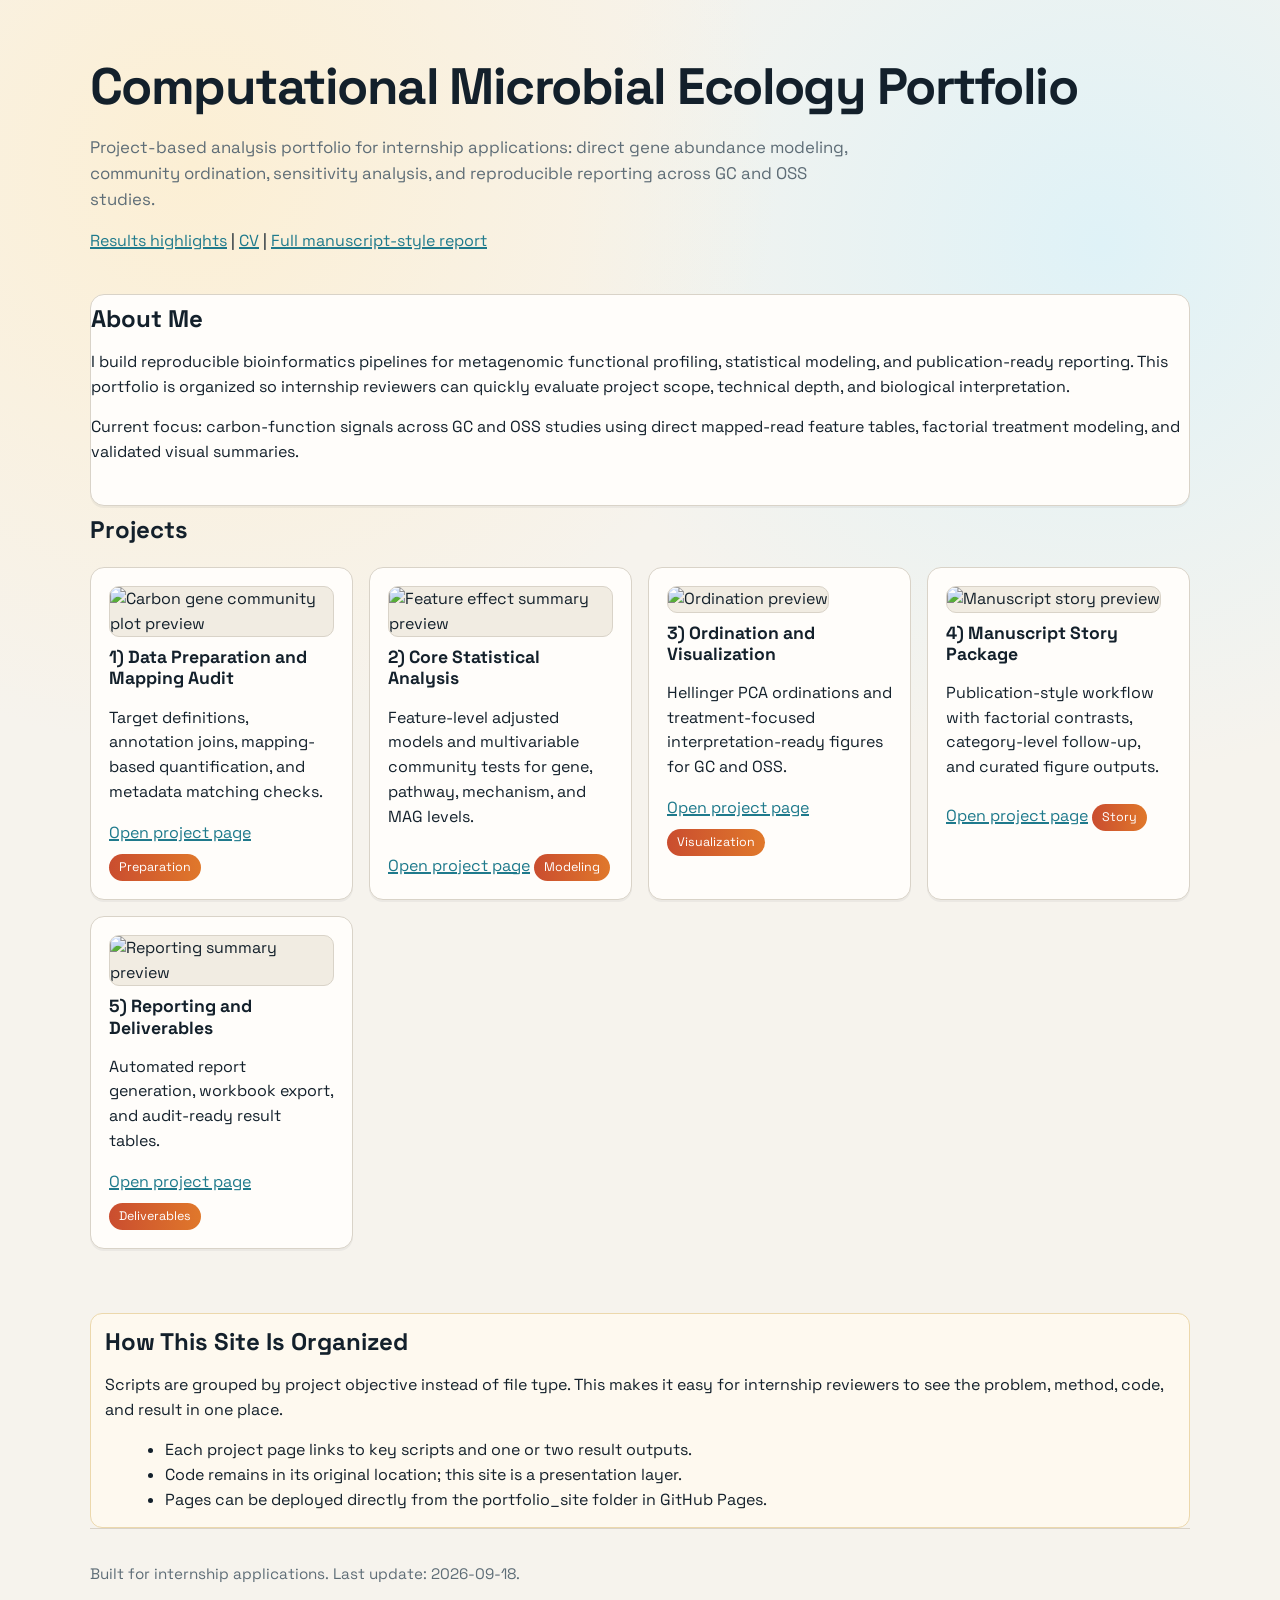
==== docs/index.html @ 1acab435 "Add internship portfolio site for GitHub Pages" ====
<!doctype html>
<html lang="en">
<head>
  <meta charset="utf-8">
  <meta name="viewport" content="width=device-width, initial-scale=1">
  <title>Afaf | Bioinformatics Internship Portfolio</title>
  <link rel="preconnect" href="https://fonts.googleapis.com">
  <link rel="preconnect" href="https://fonts.gstatic.com" crossorigin>
  <link href="https://fonts.googleapis.com/css2?family=Space+Grotesk:wght@400;500;700&display=swap" rel="stylesheet">
  <link rel="stylesheet" href="styles.css">
</head>
<body>
  <div class="wrap">
    <header>
      <h1>Computational Microbial Ecology Portfolio</h1>
      <p class="tagline">
        Project-based analysis portfolio for internship applications: direct gene abundance modeling, community ordination,
        sensitivity analysis, and reproducible reporting across GC and OSS studies.
      </p>
      <p>
        <a href="projects/results-highlights.html">Results highlights</a> |
        <a href="assets/cv-placeholder.html">CV</a> |
        <a href="../manuscript_story/REPORT.md">Full manuscript-style report</a>
      </p>
    </header>

    <section class="section card">
      <h2>About Me</h2>
      <p>
        I build reproducible bioinformatics pipelines for metagenomic functional profiling, statistical modeling,
        and publication-ready reporting. This portfolio is organized so internship reviewers can quickly evaluate
        project scope, technical depth, and biological interpretation.
      </p>
      <p>
        Current focus: carbon-function signals across GC and OSS studies using direct mapped-read feature tables,
        factorial treatment modeling, and validated visual summaries.
      </p>
    </section>

    <section class="section">
      <h2>Projects</h2>
      <div class="grid">
        <article class="card">
          <img class="thumb" src="../manuscript_story/figures/GC_carbon_gene_with_stats.png" alt="Carbon gene community plot preview">
          <h3>1) Data Preparation and Mapping Audit</h3>
          <p>Target definitions, annotation joins, mapping-based quantification, and metadata matching checks.</p>
          <a href="projects/data-prep.html">Open project page</a>
          <div class="pill">Preparation</div>
        </article>

        <article class="card">
          <img class="thumb" src="../figures/GC_gene_effects.png" alt="Feature effect summary preview">
          <h3>2) Core Statistical Analysis</h3>
          <p>Feature-level adjusted models and multivariable community tests for gene, pathway, mechanism, and MAG levels.</p>
          <a href="projects/core-analysis.html">Open project page</a>
          <div class="pill">Modeling</div>
        </article>

        <article class="card">
          <img class="thumb" src="../figures/GC_OM_by_shrub/GC_OM_vs_noOM_separate_shrub_groups.png" alt="Ordination preview">
          <h3>3) Ordination and Visualization</h3>
          <p>Hellinger PCA ordinations and treatment-focused interpretation-ready figures for GC and OSS.</p>
          <a href="projects/ordination-visualization.html">Open project page</a>
          <div class="pill">Visualization</div>
        </article>

        <article class="card">
          <img class="thumb" src="../manuscript_story/figures/GC_carbon_category_with_stats.png" alt="Manuscript story preview">
          <h3>4) Manuscript Story Package</h3>
          <p>Publication-style workflow with factorial contrasts, category-level follow-up, and curated figure outputs.</p>
          <a href="projects/manuscript-story.html">Open project page</a>
          <div class="pill">Story</div>
        </article>

        <article class="card">
          <img class="thumb" src="../manuscript_story/figures/GC_cross_level_effect_sizes.png" alt="Reporting summary preview">
          <h3>5) Reporting and Deliverables</h3>
          <p>Automated report generation, workbook export, and audit-ready result tables.</p>
          <a href="projects/reporting-deliverables.html">Open project page</a>
          <div class="pill">Deliverables</div>
        </article>
      </div>
    </section>

    <section class="section callout">
      <h2>How This Site Is Organized</h2>
      <p>
        Scripts are grouped by project objective instead of file type. This makes it easy for internship reviewers to see
        the problem, method, code, and result in one place.
      </p>
      <ul>
        <li>Each project page links to key scripts and one or two result outputs.</li>
        <li>Code remains in its original location; this site is a presentation layer.</li>
        <li>Pages can be deployed directly from the portfolio_site folder in GitHub Pages.</li>
      </ul>
    </section>

    <footer>
      <p>Built for internship applications. Last update: 2026-09-18.</p>
    </footer>
  </div>
</body>
</html>
---- docs/styles.css ----
:root {
  --ink: #13202b;
  --muted: #5e6d77;
  --paper: #f6f3ed;
  --accent: #ca4d2f;
  --accent-2: #1f7a8c;
  --card: #fffdfa;
  --line: #d9d3c8;
}

* {
  box-sizing: border-box;
}

body {
  margin: 0;
  color: var(--ink);
  background:
    radial-gradient(circle at 15% 10%, #fcefd4 0, rgba(252, 239, 212, 0) 32%),
    radial-gradient(circle at 86% 15%, #dff2f7 0, rgba(223, 242, 247, 0) 30%),
    var(--paper);
  font-family: "Space Grotesk", "Avenir Next", "Segoe UI", sans-serif;
  line-height: 1.55;
}

.wrap {
  width: min(1100px, 92vw);
  margin: 0 auto;
}

header {
  padding: 56px 0 24px;
}

h1, h2, h3 {
  margin: 0 0 10px;
  line-height: 1.2;
}

h1 {
  font-size: clamp(2rem, 4vw, 3.2rem);
  letter-spacing: -0.03em;
}

.tagline {
  max-width: 70ch;
  color: var(--muted);
  font-size: 1.05rem;
}

.grid {
  display: grid;
  gap: 16px;
  grid-template-columns: repeat(auto-fit, minmax(240px, 1fr));
  margin: 22px 0 40px;
}

.card {
  background: var(--card);
  border: 1px solid var(--line);
  border-radius: 14px;
  padding: 18px;
  box-shadow: 0 2px 0 rgba(19, 32, 43, 0.05);
  transition: transform 0.16s ease, box-shadow 0.16s ease;
}

.card:hover {
  transform: translateY(-2px);
  box-shadow: 0 10px 20px rgba(19, 32, 43, 0.09);
}

.card h3 {
  font-size: 1.1rem;
}

.thumb {
  width: 100%;
  height: 140px;
  object-fit: cover;
  border-radius: 10px;
  border: 1px solid var(--line);
  margin-bottom: 10px;
  background: #f1ece2;
}

.pill {
  display: inline-block;
  margin-top: 8px;
  padding: 4px 10px;
  border-radius: 999px;
  font-size: 0.78rem;
  color: #fff;
  background: linear-gradient(90deg, var(--accent), #e0782b);
}

a {
  color: var(--accent-2);
  text-decoration-thickness: 2px;
}

a:hover {
  color: #0f5f6e;
}

.section {
  padding: 10px 0 24px;
}

.callout {
  background: #fef9ef;
  border: 1px solid #ecd8ac;
  border-radius: 12px;
  padding: 14px;
}

ul {
  margin: 8px 0 0 20px;
}

footer {
  border-top: 1px solid var(--line);
  padding: 18px 0 32px;
  color: var(--muted);
  font-size: 0.95rem;
}

@media (max-width: 700px) {
  header {
    padding-top: 32px;
  }
}
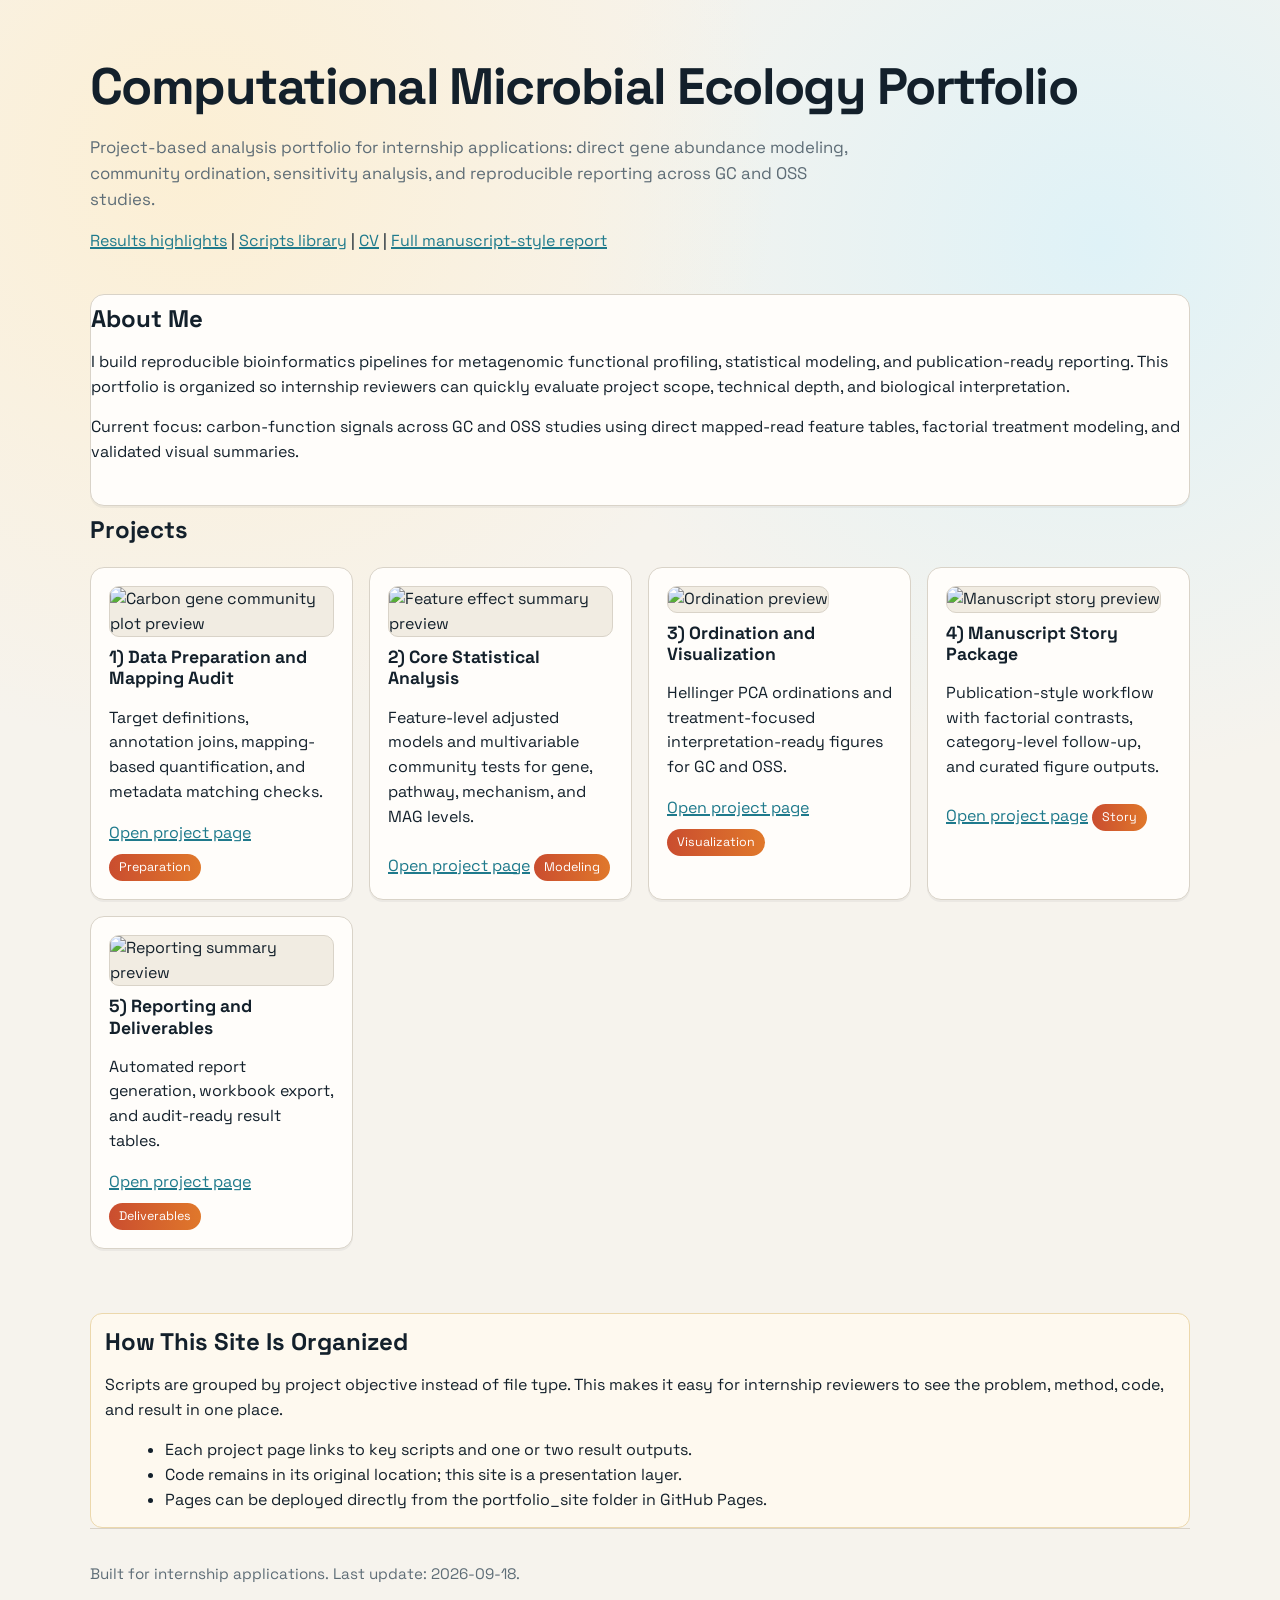
==== commit aad09864: "Add scripts library page to portfolio site" ====
--- a/docs/index.html
+++ b/docs/index.html
@@ -19,6 +19,7 @@
       </p>
       <p>
         <a href="projects/results-highlights.html">Results highlights</a> |
+        <a href="projects/scripts-library.html">Scripts library</a> |
         <a href="assets/cv-placeholder.html">CV</a> |
         <a href="../manuscript_story/REPORT.md">Full manuscript-style report</a>
       </p>
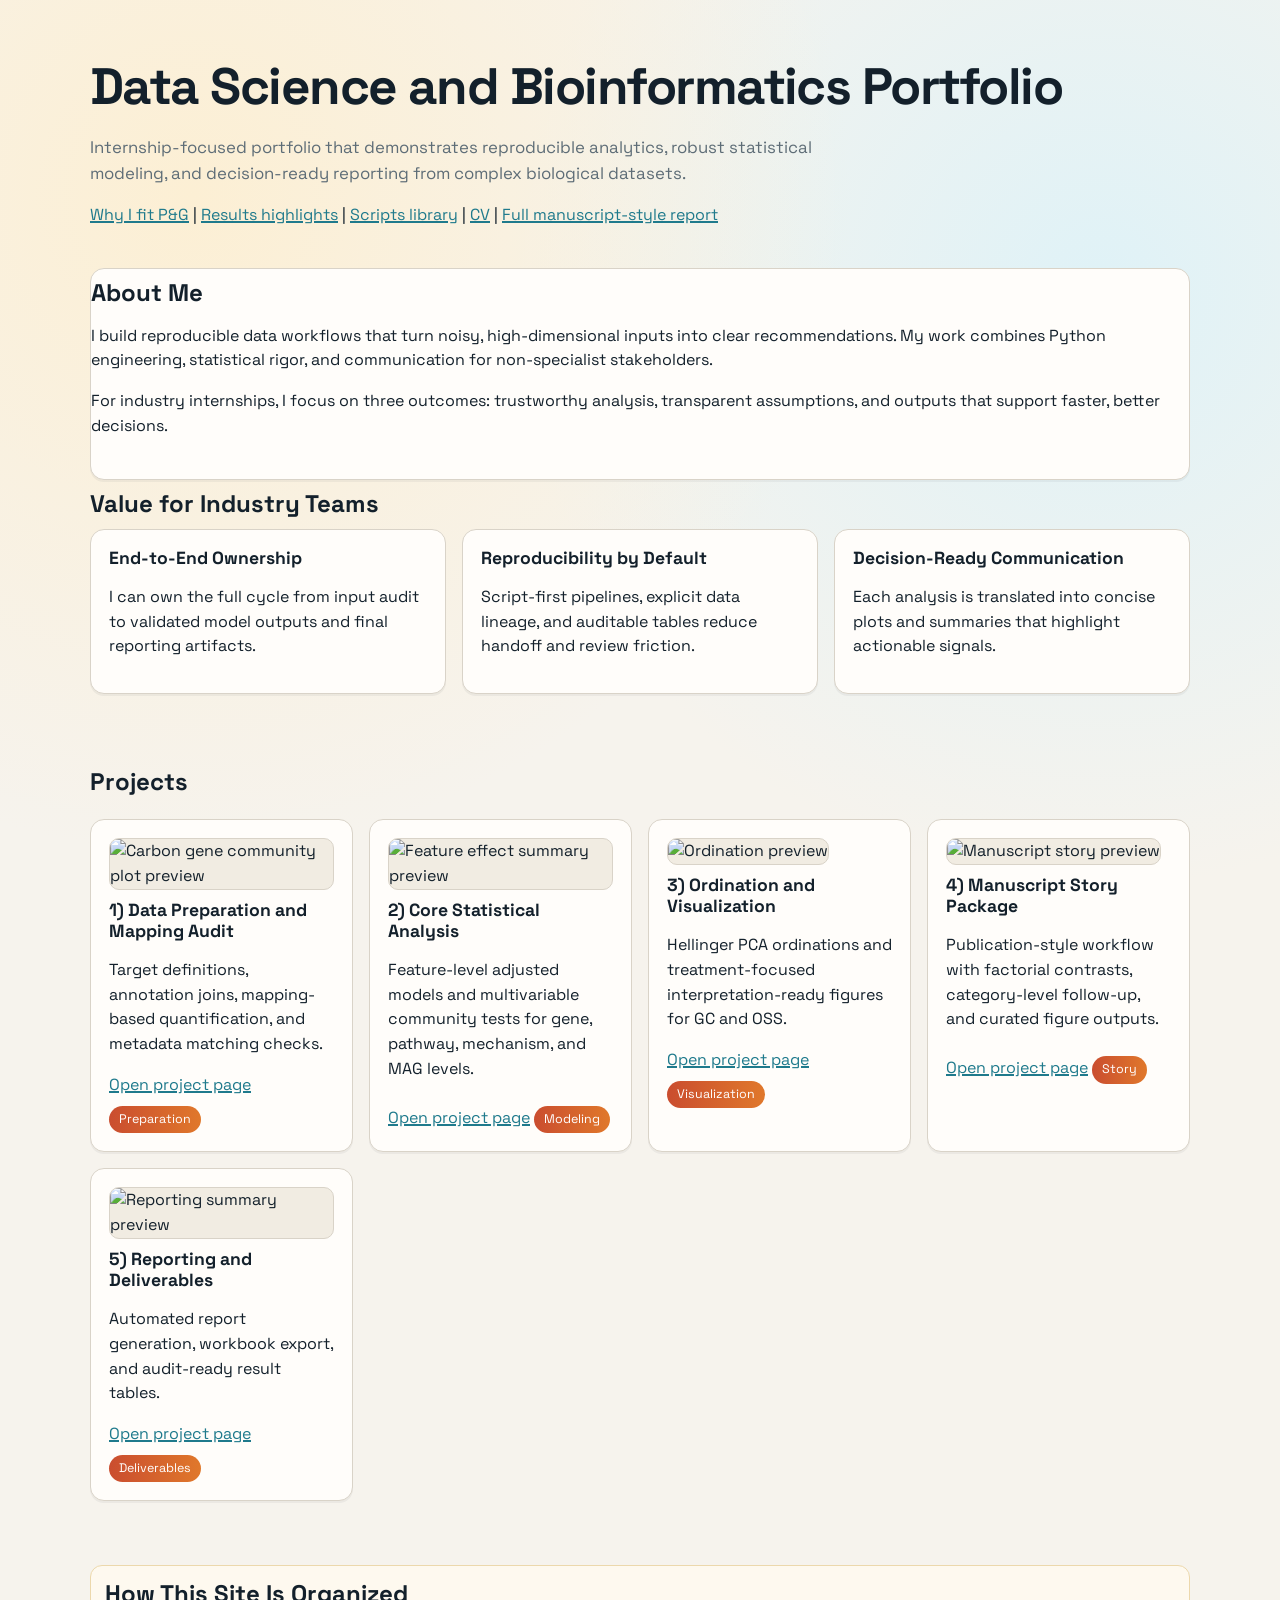
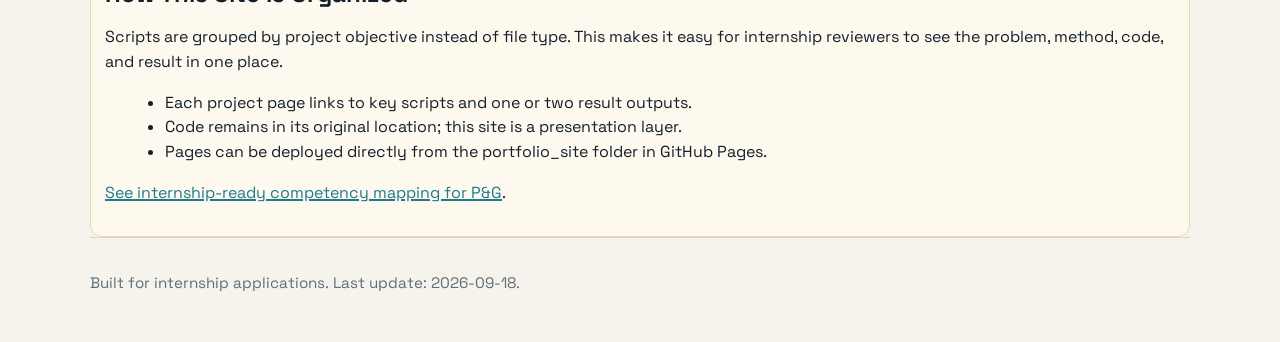
==== commit 7f3c4bc1: "Add P&G-focused internship positioning page and homepage upgrades" ====
--- a/docs/index.html
+++ b/docs/index.html
@@ -3,7 +3,7 @@
 <head>
   <meta charset="utf-8">
   <meta name="viewport" content="width=device-width, initial-scale=1">
-  <title>Afaf | Bioinformatics Internship Portfolio</title>
+  <title>Afaf | P&G Internship Portfolio</title>
   <link rel="preconnect" href="https://fonts.googleapis.com">
   <link rel="preconnect" href="https://fonts.gstatic.com" crossorigin>
   <link href="https://fonts.googleapis.com/css2?family=Space+Grotesk:wght@400;500;700&display=swap" rel="stylesheet">
@@ -12,12 +12,13 @@
 <body>
   <div class="wrap">
     <header>
-      <h1>Computational Microbial Ecology Portfolio</h1>
+      <h1>Data Science and Bioinformatics Portfolio</h1>
       <p class="tagline">
-        Project-based analysis portfolio for internship applications: direct gene abundance modeling, community ordination,
-        sensitivity analysis, and reproducible reporting across GC and OSS studies.
+        Internship-focused portfolio that demonstrates reproducible analytics, robust statistical modeling,
+        and decision-ready reporting from complex biological datasets.
       </p>
       <p>
+        <a href="projects/pg-fit.html">Why I fit P&amp;G</a> |
         <a href="projects/results-highlights.html">Results highlights</a> |
         <a href="projects/scripts-library.html">Scripts library</a> |
         <a href="assets/cv-placeholder.html">CV</a> |
@@ -28,14 +29,31 @@
     <section class="section card">
       <h2>About Me</h2>
       <p>
-        I build reproducible bioinformatics pipelines for metagenomic functional profiling, statistical modeling,
-        and publication-ready reporting. This portfolio is organized so internship reviewers can quickly evaluate
-        project scope, technical depth, and biological interpretation.
+        I build reproducible data workflows that turn noisy, high-dimensional inputs into clear recommendations.
+        My work combines Python engineering, statistical rigor, and communication for non-specialist stakeholders.
       </p>
       <p>
-        Current focus: carbon-function signals across GC and OSS studies using direct mapped-read feature tables,
-        factorial treatment modeling, and validated visual summaries.
+        For industry internships, I focus on three outcomes: trustworthy analysis, transparent assumptions,
+        and outputs that support faster, better decisions.
       </p>
+    </section>
+
+    <section class="section">
+      <h2>Value for Industry Teams</h2>
+      <div class="grid kpi-grid">
+        <article class="card kpi">
+          <h3>End-to-End Ownership</h3>
+          <p>I can own the full cycle from input audit to validated model outputs and final reporting artifacts.</p>
+        </article>
+        <article class="card kpi">
+          <h3>Reproducibility by Default</h3>
+          <p>Script-first pipelines, explicit data lineage, and auditable tables reduce handoff and review friction.</p>
+        </article>
+        <article class="card kpi">
+          <h3>Decision-Ready Communication</h3>
+          <p>Each analysis is translated into concise plots and summaries that highlight actionable signals.</p>
+        </article>
+      </div>
     </section>
 
     <section class="section">
@@ -94,6 +112,7 @@
         <li>Code remains in its original location; this site is a presentation layer.</li>
         <li>Pages can be deployed directly from the portfolio_site folder in GitHub Pages.</li>
       </ul>
+      <p><a href="projects/pg-fit.html">See internship-ready competency mapping for P&amp;G</a>.</p>
     </section>
 
     <footer>
--- a/docs/styles.css
+++ b/docs/styles.css
@@ -53,6 +53,40 @@
   gap: 16px;
   grid-template-columns: repeat(auto-fit, minmax(240px, 1fr));
   margin: 22px 0 40px;
+}
+
+.kpi-grid {
+  margin-top: 10px;
+}
+
+.kpi {
+  border-top: 4px solid var(--accent-2);
+}
+
+.cta {
+  background: linear-gradient(90deg, #fff1d9, #f7fbff);
+  border: 1px solid #dccfae;
+  border-radius: 12px;
+  padding: 14px;
+}
+
+.matrix {
+  width: 100%;
+  border-collapse: collapse;
+  background: #fff;
+  border: 1px solid var(--line);
+}
+
+.matrix th,
+.matrix td {
+  border: 1px solid var(--line);
+  padding: 8px;
+  text-align: left;
+  vertical-align: top;
+}
+
+.matrix th {
+  background: #f5f8fb;
 }
 
 .card {
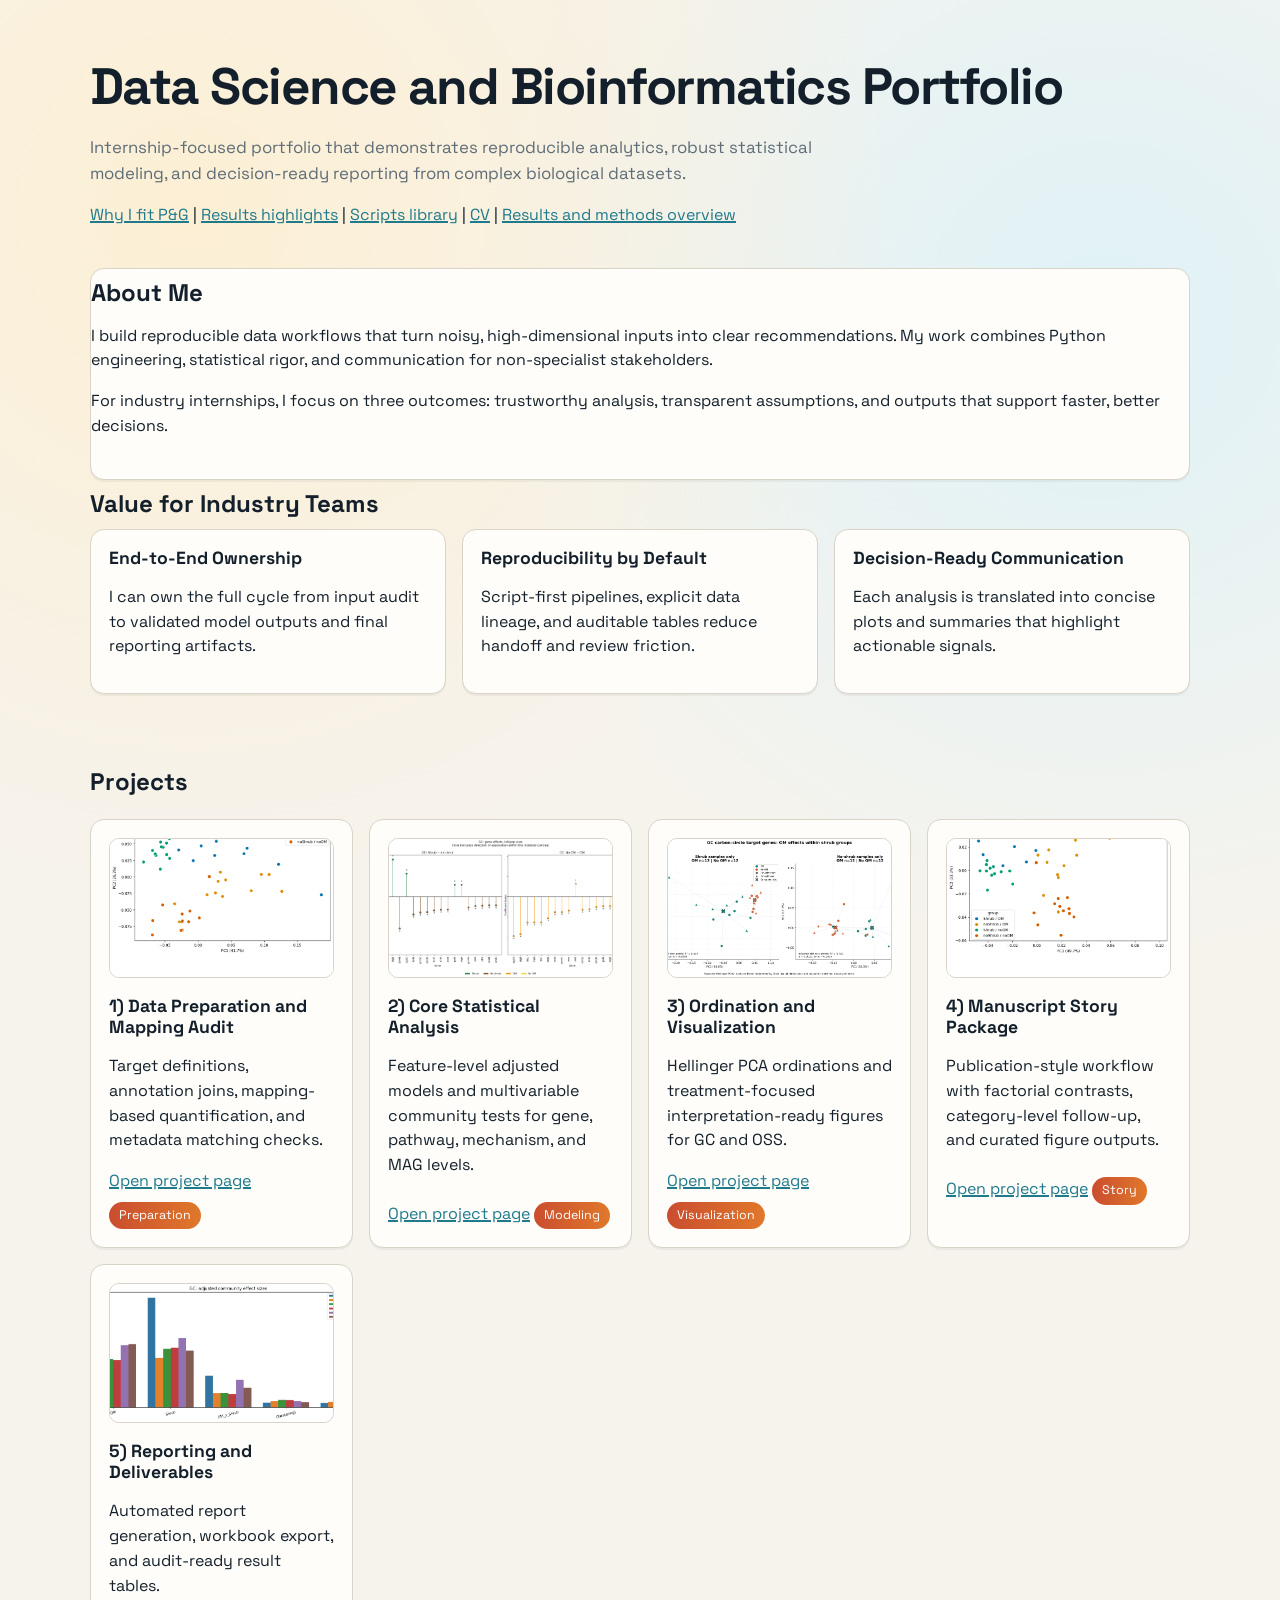
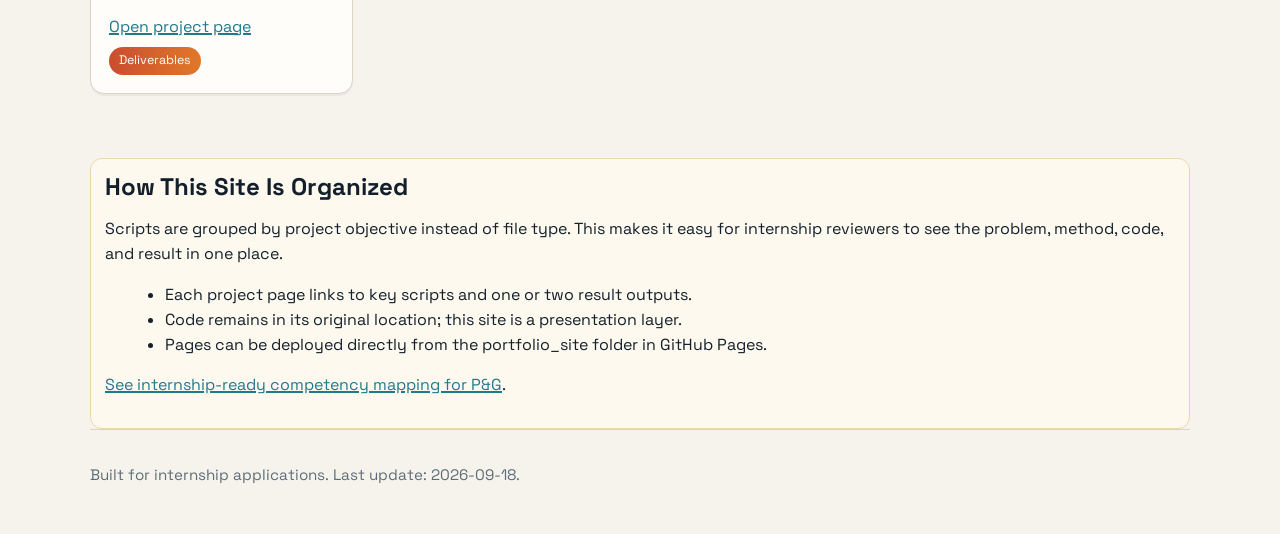
==== commit 007465cd: "Fix GitHub Pages 404 links and localize preview assets" ====
--- a/docs/index.html
+++ b/docs/index.html
@@ -22,7 +22,7 @@
         <a href="projects/results-highlights.html">Results highlights</a> |
         <a href="projects/scripts-library.html">Scripts library</a> |
         <a href="assets/cv-placeholder.html">CV</a> |
-        <a href="../manuscript_story/REPORT.md">Full manuscript-style report</a>
+        <a href="projects/results-highlights.html">Results and methods overview</a>
       </p>
     </header>
 
@@ -60,7 +60,7 @@
       <h2>Projects</h2>
       <div class="grid">
         <article class="card">
-          <img class="thumb" src="../manuscript_story/figures/GC_carbon_gene_with_stats.png" alt="Carbon gene community plot preview">
+          <img class="thumb" src="assets/previews/GC_carbon_gene_with_stats.png" alt="Carbon gene community plot preview">
           <h3>1) Data Preparation and Mapping Audit</h3>
           <p>Target definitions, annotation joins, mapping-based quantification, and metadata matching checks.</p>
           <a href="projects/data-prep.html">Open project page</a>
@@ -68,7 +68,7 @@
         </article>
 
         <article class="card">
-          <img class="thumb" src="../figures/GC_gene_effects.png" alt="Feature effect summary preview">
+          <img class="thumb" src="assets/previews/GC_gene_effects.png" alt="Feature effect summary preview">
           <h3>2) Core Statistical Analysis</h3>
           <p>Feature-level adjusted models and multivariable community tests for gene, pathway, mechanism, and MAG levels.</p>
           <a href="projects/core-analysis.html">Open project page</a>
@@ -76,7 +76,7 @@
         </article>
 
         <article class="card">
-          <img class="thumb" src="../figures/GC_OM_by_shrub/GC_OM_vs_noOM_separate_shrub_groups.png" alt="Ordination preview">
+          <img class="thumb" src="assets/previews/GC_OM_vs_noOM_separate_shrub_groups.png" alt="Ordination preview">
           <h3>3) Ordination and Visualization</h3>
           <p>Hellinger PCA ordinations and treatment-focused interpretation-ready figures for GC and OSS.</p>
           <a href="projects/ordination-visualization.html">Open project page</a>
@@ -84,7 +84,7 @@
         </article>
 
         <article class="card">
-          <img class="thumb" src="../manuscript_story/figures/GC_carbon_category_with_stats.png" alt="Manuscript story preview">
+          <img class="thumb" src="assets/previews/GC_carbon_category_with_stats.png" alt="Manuscript story preview">
           <h3>4) Manuscript Story Package</h3>
           <p>Publication-style workflow with factorial contrasts, category-level follow-up, and curated figure outputs.</p>
           <a href="projects/manuscript-story.html">Open project page</a>
@@ -92,7 +92,7 @@
         </article>
 
         <article class="card">
-          <img class="thumb" src="../manuscript_story/figures/GC_cross_level_effect_sizes.png" alt="Reporting summary preview">
+          <img class="thumb" src="assets/previews/GC_cross_level_effect_sizes.png" alt="Reporting summary preview">
           <h3>5) Reporting and Deliverables</h3>
           <p>Automated report generation, workbook export, and audit-ready result tables.</p>
           <a href="projects/reporting-deliverables.html">Open project page</a>
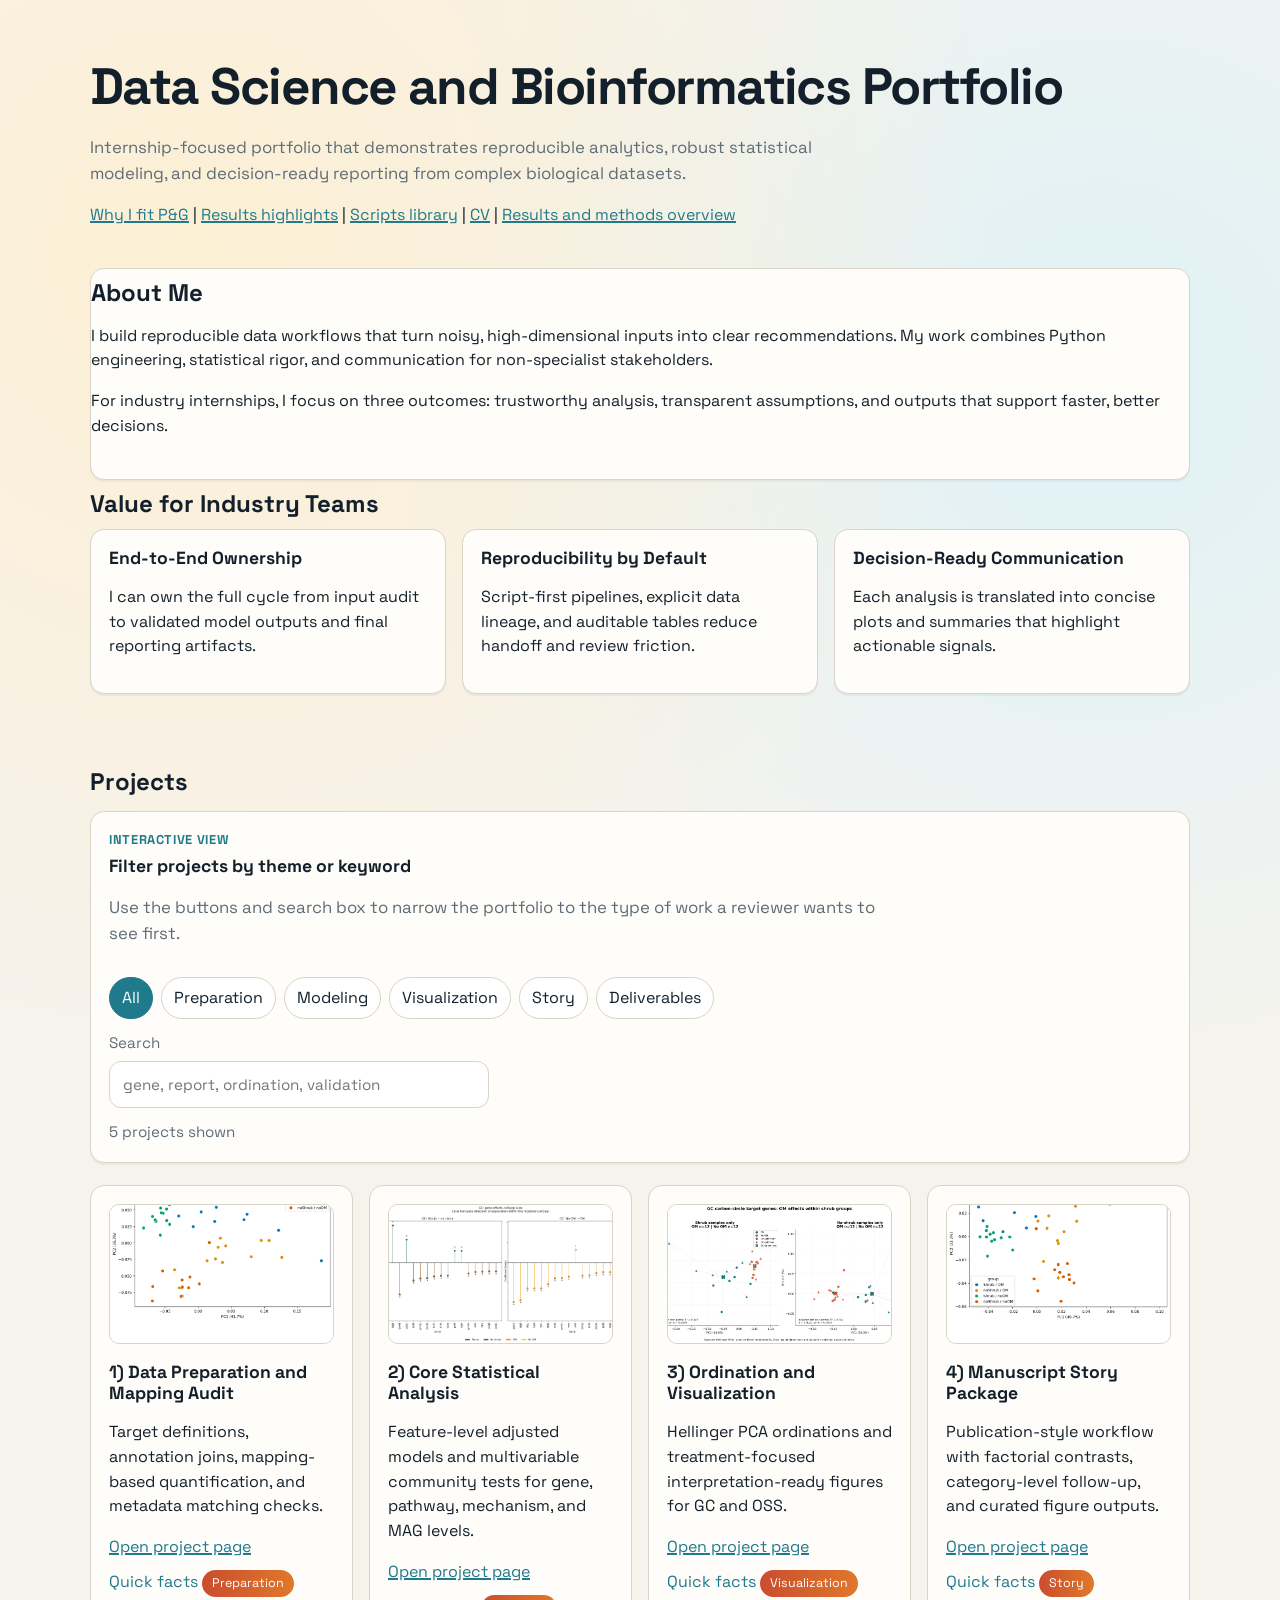
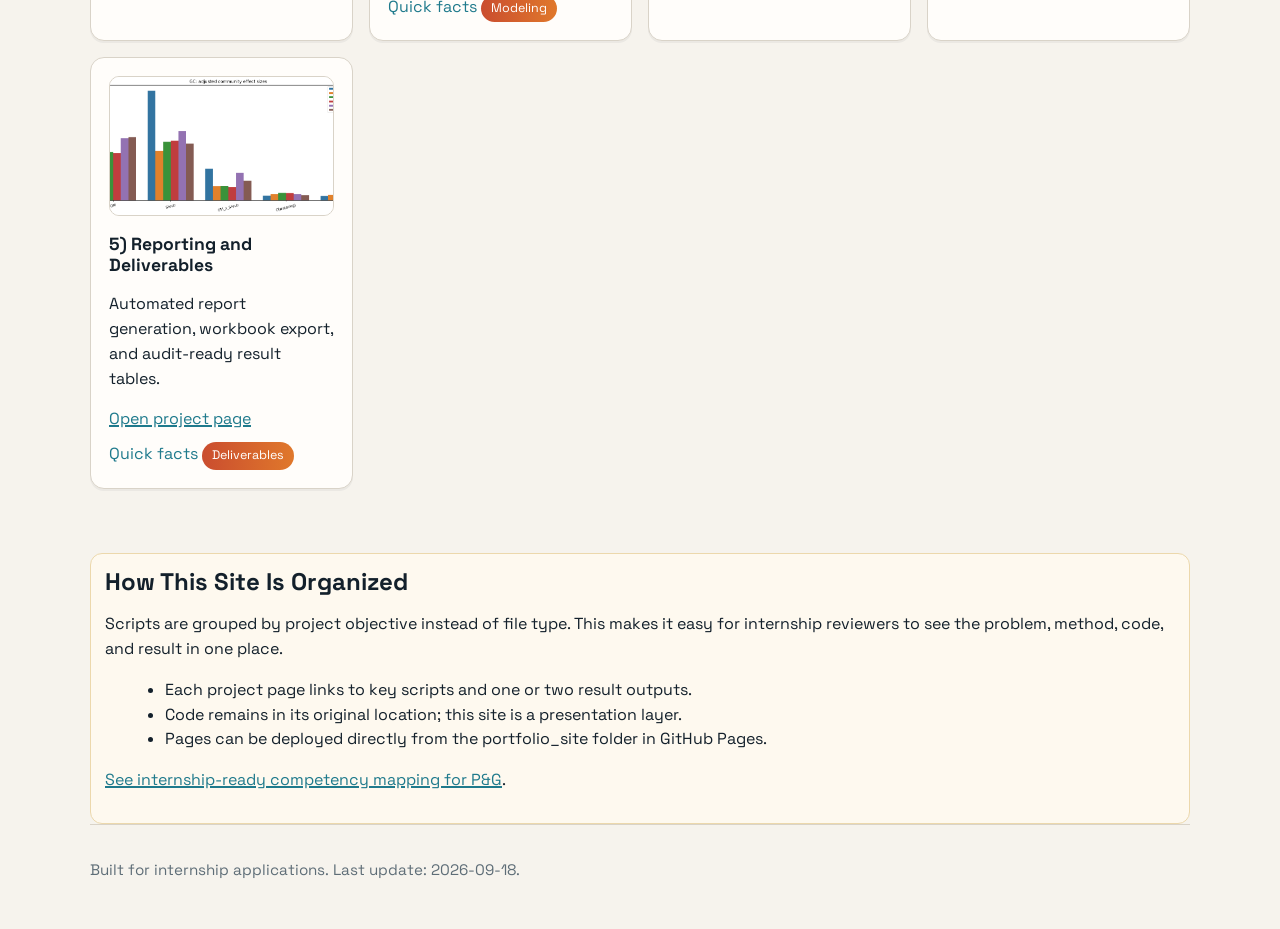
==== commit ed03d8d9: "Add interactive portfolio homepage controls" ====
--- a/docs/index.html
+++ b/docs/index.html
@@ -21,7 +21,7 @@
         <a href="projects/pg-fit.html">Why I fit P&amp;G</a> |
         <a href="projects/results-highlights.html">Results highlights</a> |
         <a href="projects/scripts-library.html">Scripts library</a> |
-        <a href="assets/cv-placeholder.html">CV</a> |
+        <a href="assets/Afaf_Abdelrahim_CV_2026.pdf">CV</a> |
         <a href="projects/results-highlights.html">Results and methods overview</a>
       </p>
     </header>
@@ -58,44 +58,91 @@
 
     <section class="section">
       <h2>Projects</h2>
+      <div class="project-toolbar card">
+        <div>
+          <p class="eyebrow">Interactive view</p>
+          <h3>Filter projects by theme or keyword</h3>
+          <p class="tagline">Use the buttons and search box to narrow the portfolio to the type of work a reviewer wants to see first.</p>
+        </div>
+        <div class="toolbar-controls">
+          <div class="chip-row" role="group" aria-label="Project filters">
+            <button class="chip is-active" type="button" data-filter="all">All</button>
+            <button class="chip" type="button" data-filter="preparation">Preparation</button>
+            <button class="chip" type="button" data-filter="modeling">Modeling</button>
+            <button class="chip" type="button" data-filter="visualization">Visualization</button>
+            <button class="chip" type="button" data-filter="story">Story</button>
+            <button class="chip" type="button" data-filter="deliverables">Deliverables</button>
+          </div>
+          <label class="searchbox">
+            <span>Search</span>
+            <input type="search" placeholder="gene, report, ordination, validation" data-project-search>
+          </label>
+          <p class="result-count" data-result-count>5 projects shown</p>
+        </div>
+      </div>
       <div class="grid">
-        <article class="card">
+        <article class="card" data-project-card data-category="preparation" data-keywords="preparation mapping audit metadata direct inferred validation tpm mag gene">
           <img class="thumb" src="assets/previews/GC_carbon_gene_with_stats.png" alt="Carbon gene community plot preview">
           <h3>1) Data Preparation and Mapping Audit</h3>
           <p>Target definitions, annotation joins, mapping-based quantification, and metadata matching checks.</p>
           <a href="projects/data-prep.html">Open project page</a>
+          <button class="detail-link" type="button" data-detail-toggle aria-expanded="false" aria-controls="details-data-prep">Quick facts</button>
+          <div class="detail-panel" id="details-data-prep" hidden>
+            <p><strong>Best for:</strong> reviewers who want pipeline rigor, sample QC, and provenance checks.</p>
+            <p><strong>Main tools:</strong> pandas, validation scripts, mapping audit outputs.</p>
+          </div>
           <div class="pill">Preparation</div>
         </article>
 
-        <article class="card">
+        <article class="card" data-project-card data-category="modeling" data-keywords="modeling feature effects statistics regression fdr robustness community tests gene pathway mechanism mag">
           <img class="thumb" src="assets/previews/GC_gene_effects.png" alt="Feature effect summary preview">
           <h3>2) Core Statistical Analysis</h3>
           <p>Feature-level adjusted models and multivariable community tests for gene, pathway, mechanism, and MAG levels.</p>
           <a href="projects/core-analysis.html">Open project page</a>
+          <button class="detail-link" type="button" data-detail-toggle aria-expanded="false" aria-controls="details-core-analysis">Quick facts</button>
+          <div class="detail-panel" id="details-core-analysis" hidden>
+            <p><strong>Best for:</strong> reviewers looking for statistical depth and interpretable effect sizes.</p>
+            <p><strong>Main tools:</strong> statsmodels, robust standard errors, FDR control.</p>
+          </div>
           <div class="pill">Modeling</div>
         </article>
 
-        <article class="card">
+        <article class="card" data-project-card data-category="visualization" data-keywords="visualization ordination pca hellinger treatment shrub figure preview plot community">
           <img class="thumb" src="assets/previews/GC_OM_vs_noOM_separate_shrub_groups.png" alt="Ordination preview">
           <h3>3) Ordination and Visualization</h3>
           <p>Hellinger PCA ordinations and treatment-focused interpretation-ready figures for GC and OSS.</p>
           <a href="projects/ordination-visualization.html">Open project page</a>
+          <button class="detail-link" type="button" data-detail-toggle aria-expanded="false" aria-controls="details-ordination">Quick facts</button>
+          <div class="detail-panel" id="details-ordination" hidden>
+            <p><strong>Best for:</strong> fast visual review of biological separation and communication quality.</p>
+            <p><strong>Main tools:</strong> PCA ordination, figure curation, treatment-focused comparison views.</p>
+          </div>
           <div class="pill">Visualization</div>
         </article>
 
-        <article class="card">
+        <article class="card" data-project-card data-category="story" data-keywords="story manuscript figures contrasts category follow up interpretation carbon report">
           <img class="thumb" src="assets/previews/GC_carbon_category_with_stats.png" alt="Manuscript story preview">
           <h3>4) Manuscript Story Package</h3>
           <p>Publication-style workflow with factorial contrasts, category-level follow-up, and curated figure outputs.</p>
           <a href="projects/manuscript-story.html">Open project page</a>
+          <button class="detail-link" type="button" data-detail-toggle aria-expanded="false" aria-controls="details-story">Quick facts</button>
+          <div class="detail-panel" id="details-story" hidden>
+            <p><strong>Best for:</strong> reviewers who want to see how technical outputs become a coherent narrative.</p>
+            <p><strong>Main tools:</strong> story-specific scripts, figure selection, report framing.</p>
+          </div>
           <div class="pill">Story</div>
         </article>
 
-        <article class="card">
+        <article class="card" data-project-card data-category="deliverables" data-keywords="deliverables reporting workbook export validation summary tables html markdown">
           <img class="thumb" src="assets/previews/GC_cross_level_effect_sizes.png" alt="Reporting summary preview">
           <h3>5) Reporting and Deliverables</h3>
           <p>Automated report generation, workbook export, and audit-ready result tables.</p>
           <a href="projects/reporting-deliverables.html">Open project page</a>
+          <button class="detail-link" type="button" data-detail-toggle aria-expanded="false" aria-controls="details-deliverables">Quick facts</button>
+          <div class="detail-panel" id="details-deliverables" hidden>
+            <p><strong>Best for:</strong> reviewers focused on reproducibility, reporting discipline, and handoff readiness.</p>
+            <p><strong>Main tools:</strong> report generation, exports, validation JSON, workbook outputs.</p>
+          </div>
           <div class="pill">Deliverables</div>
         </article>
       </div>
@@ -119,5 +166,6 @@
       <p>Built for internship applications. Last update: 2026-09-18.</p>
     </footer>
   </div>
+  <script src="site.js"></script>
 </body>
 </html>
--- a/docs/styles.css
+++ b/docs/styles.css
@@ -55,6 +55,73 @@
   margin: 22px 0 40px;
 }
 
+.project-toolbar {
+  display: grid;
+  gap: 14px;
+  margin: 14px 0 8px;
+}
+
+.toolbar-controls {
+  display: grid;
+  gap: 12px;
+}
+
+.eyebrow {
+  margin: 0 0 6px;
+  color: var(--accent-2);
+  font-size: 0.8rem;
+  font-weight: 700;
+  letter-spacing: 0.05em;
+  text-transform: uppercase;
+}
+
+.chip-row {
+  display: flex;
+  flex-wrap: wrap;
+  gap: 8px;
+}
+
+.chip {
+  border: 1px solid var(--line);
+  border-radius: 999px;
+  padding: 8px 12px;
+  background: #fff;
+  color: var(--ink);
+  font: inherit;
+  cursor: pointer;
+}
+
+.chip.is-active,
+.chip:hover {
+  background: var(--accent-2);
+  border-color: var(--accent-2);
+  color: #fff;
+}
+
+.searchbox {
+  display: grid;
+  gap: 6px;
+  color: var(--muted);
+  font-size: 0.95rem;
+}
+
+.searchbox input {
+  width: 100%;
+  max-width: 380px;
+  padding: 11px 13px;
+  border: 1px solid var(--line);
+  border-radius: 12px;
+  background: #fff;
+  color: var(--ink);
+  font: inherit;
+}
+
+.result-count {
+  margin: 0;
+  color: var(--muted);
+  font-size: 0.95rem;
+}
+
 .kpi-grid {
   margin-top: 10px;
 }
@@ -105,6 +172,35 @@
 
 .card h3 {
   font-size: 1.1rem;
+}
+
+.detail-link {
+  display: inline-flex;
+  align-items: center;
+  gap: 6px;
+  margin-top: 10px;
+  padding: 0;
+  border: 0;
+  background: transparent;
+  color: var(--accent-2);
+  font: inherit;
+  cursor: pointer;
+}
+
+.detail-panel {
+  margin-top: 10px;
+  padding: 12px 13px;
+  border-radius: 12px;
+  border: 1px dashed var(--line);
+  background: #fcfaf5;
+}
+
+.detail-panel p {
+  margin: 0 0 8px;
+}
+
+.detail-panel p:last-child {
+  margin-bottom: 0;
 }
 
 .thumb {
@@ -162,4 +258,8 @@
   header {
     padding-top: 32px;
   }
-}
+
+  .project-toolbar {
+    margin-top: 10px;
+  }
+}
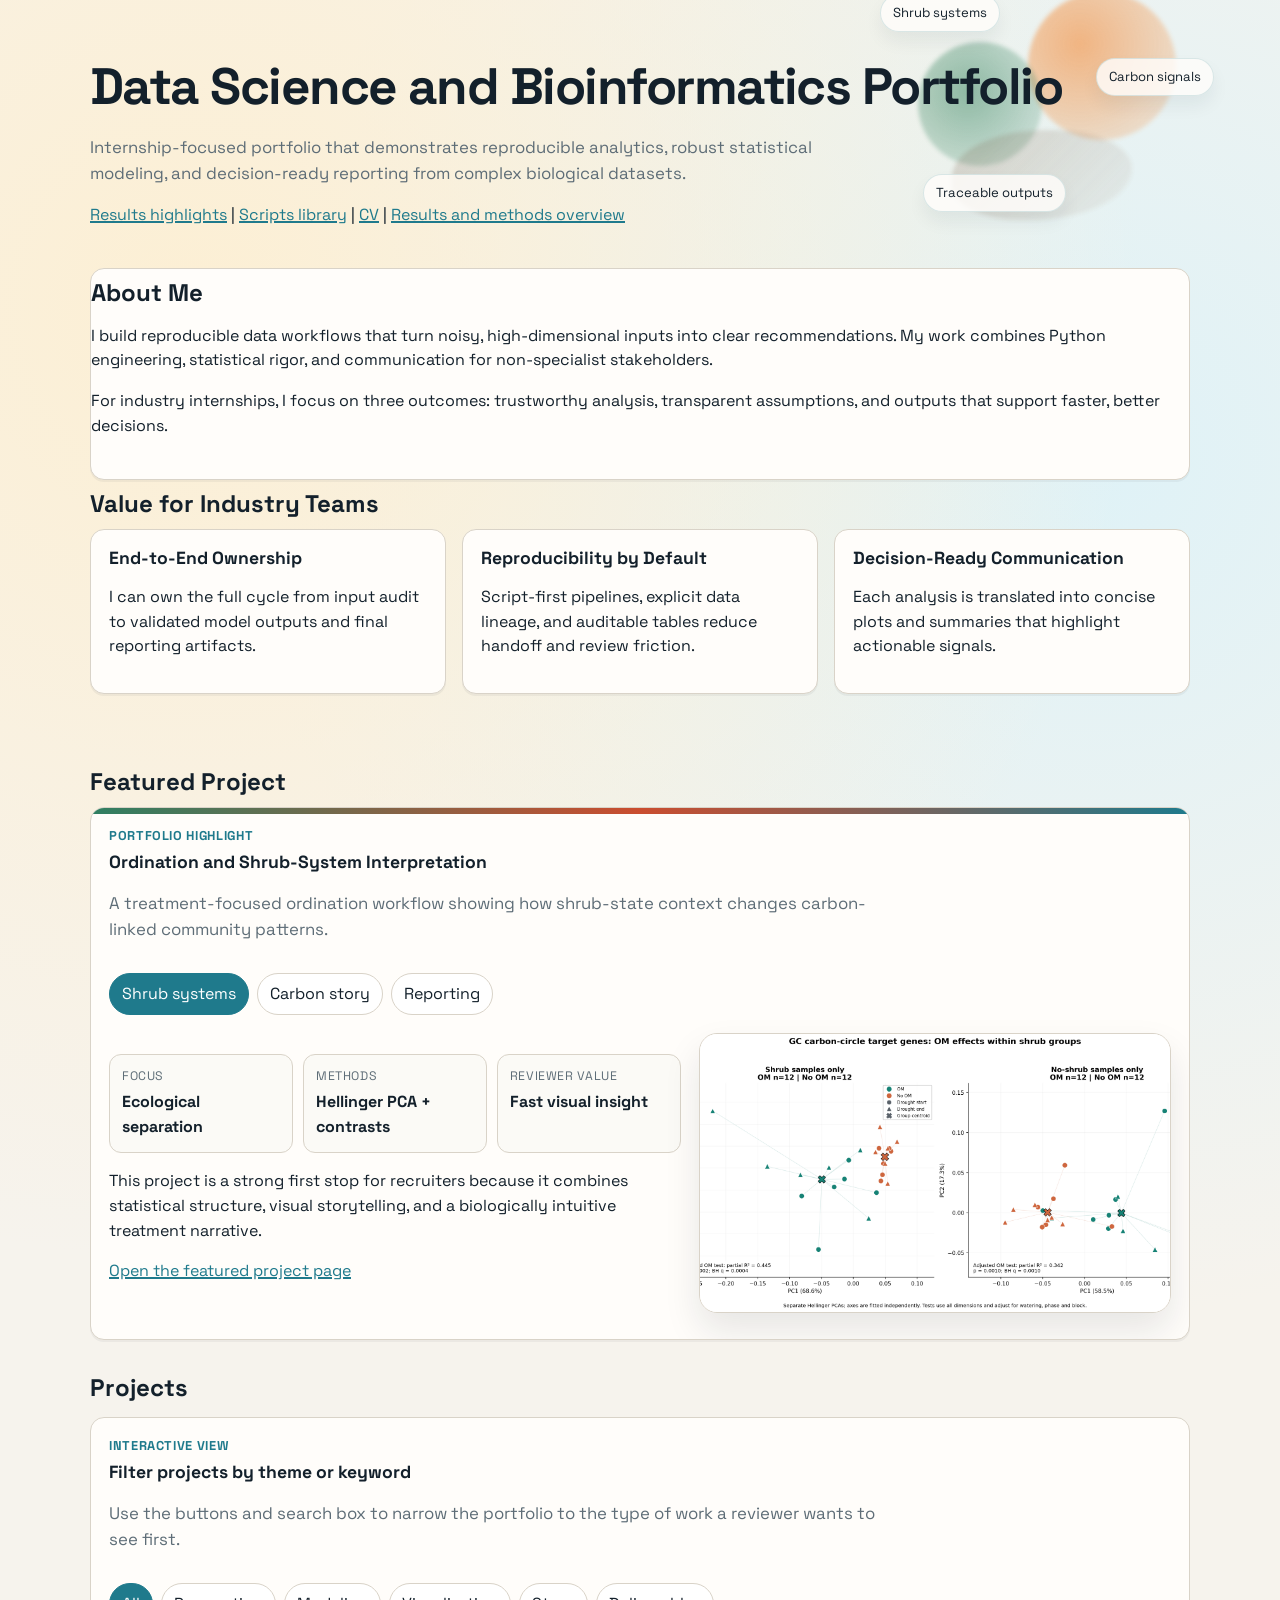
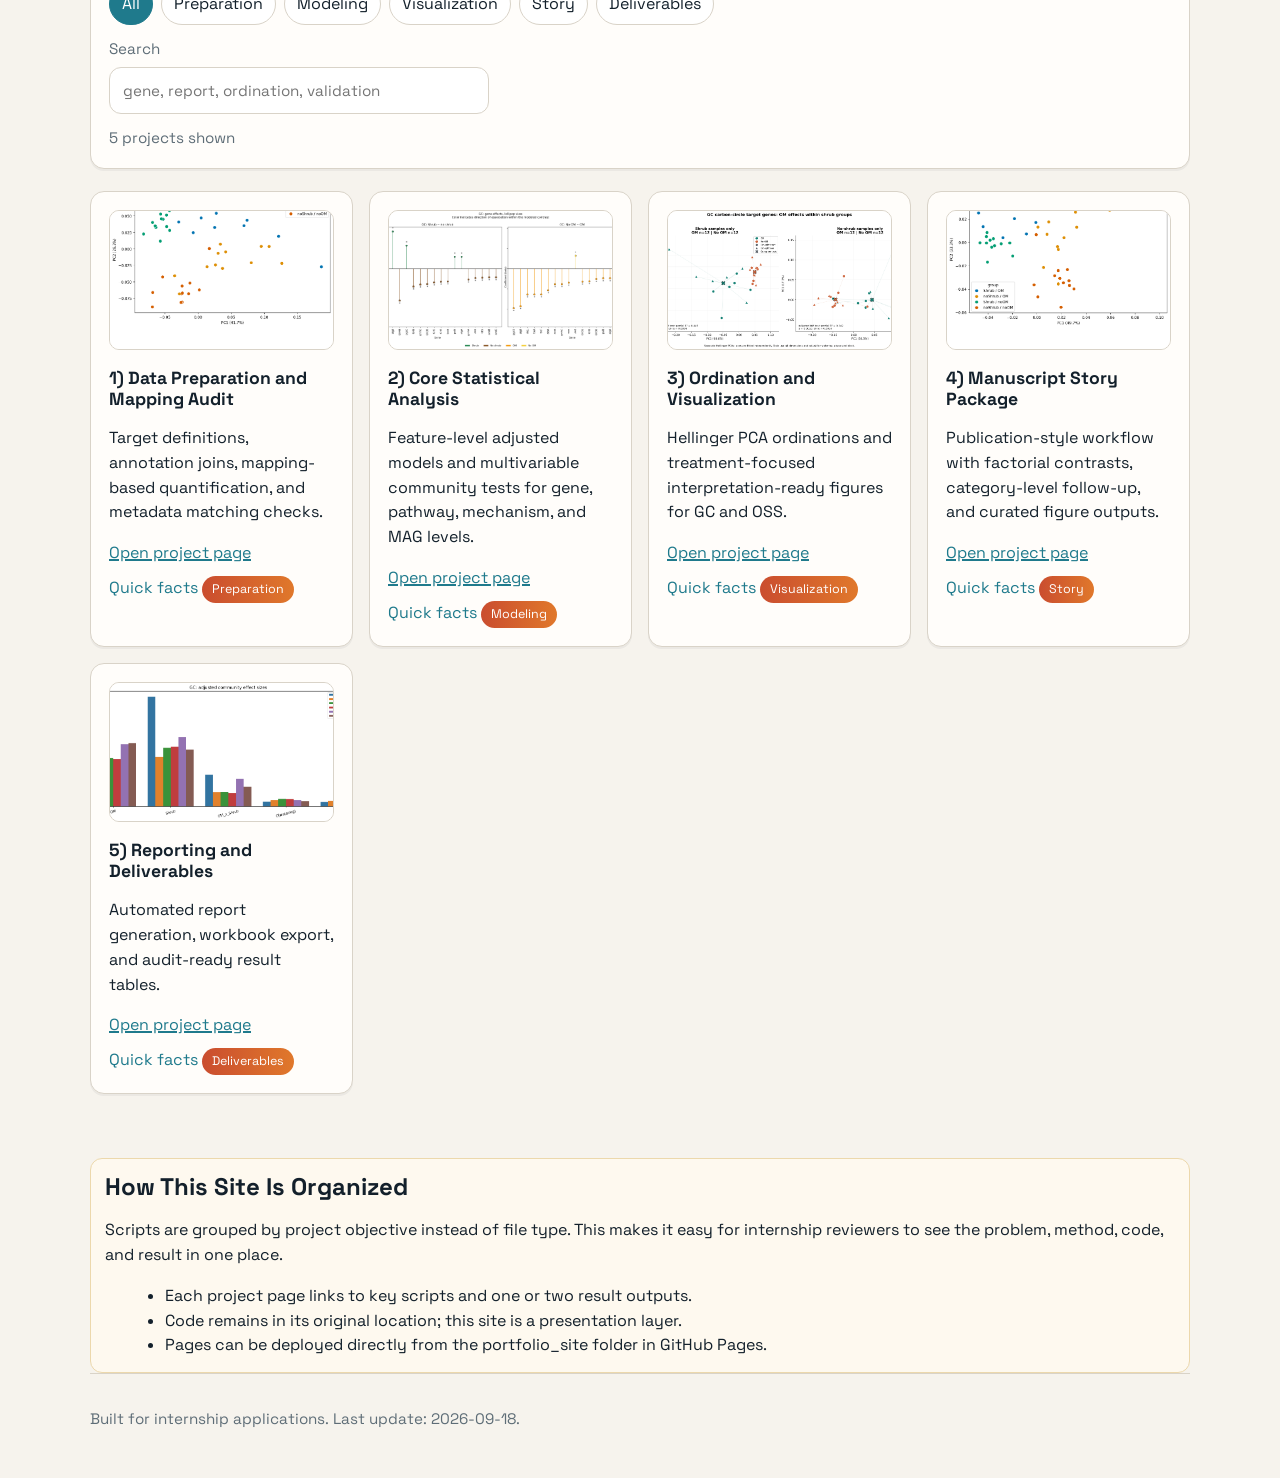
==== commit ff31b23d: "Add animated ecology motifs and featured project" ====
--- a/docs/index.html
+++ b/docs/index.html
@@ -3,7 +3,7 @@
 <head>
   <meta charset="utf-8">
   <meta name="viewport" content="width=device-width, initial-scale=1">
-  <title>Afaf | P&G Internship Portfolio</title>
+  <title>Afaf | Data Science Portfolio</title>
   <link rel="preconnect" href="https://fonts.googleapis.com">
   <link rel="preconnect" href="https://fonts.gstatic.com" crossorigin>
   <link href="https://fonts.googleapis.com/css2?family=Space+Grotesk:wght@400;500;700&display=swap" rel="stylesheet">
@@ -11,14 +11,21 @@
 </head>
 <body>
   <div class="wrap">
-    <header>
+    <header class="hero-shell reveal">
+      <div class="hero-ornaments" aria-hidden="true">
+        <div class="orb orb-carbon"></div>
+        <div class="orb orb-shrub"></div>
+        <div class="orb orb-soil"></div>
+        <div class="signal signal-1">Shrub systems</div>
+        <div class="signal signal-2">Carbon signals</div>
+        <div class="signal signal-3">Traceable outputs</div>
+      </div>
       <h1>Data Science and Bioinformatics Portfolio</h1>
       <p class="tagline">
         Internship-focused portfolio that demonstrates reproducible analytics, robust statistical modeling,
         and decision-ready reporting from complex biological datasets.
       </p>
       <p>
-        <a href="projects/pg-fit.html">Why I fit P&amp;G</a> |
         <a href="projects/results-highlights.html">Results highlights</a> |
         <a href="projects/scripts-library.html">Scripts library</a> |
         <a href="assets/Afaf_Abdelrahim_CV_2026.pdf">CV</a> |
@@ -26,7 +33,7 @@
       </p>
     </header>
 
-    <section class="section card">
+    <section class="section card reveal">
       <h2>About Me</h2>
       <p>
         I build reproducible data workflows that turn noisy, high-dimensional inputs into clear recommendations.
@@ -38,7 +45,7 @@
       </p>
     </section>
 
-    <section class="section">
+    <section class="section reveal">
       <h2>Value for Industry Teams</h2>
       <div class="grid kpi-grid">
         <article class="card kpi">
@@ -56,7 +63,53 @@
       </div>
     </section>
 
-    <section class="section">
+    <section class="section reveal">
+      <h2>Featured Project</h2>
+      <div class="featured-project card">
+        <div class="featured-header">
+          <div>
+            <p class="eyebrow">Portfolio highlight</p>
+            <h3 data-featured-title>Ordination and Shrub-System Interpretation</h3>
+            <p class="tagline" data-featured-summary>
+              A treatment-focused ordination workflow showing how shrub-state context changes carbon-linked community patterns.
+            </p>
+          </div>
+          <div class="chip-row feature-switcher" role="group" aria-label="Featured project selector">
+            <button class="chip is-active" type="button" data-featured-key="shrub">Shrub systems</button>
+            <button class="chip" type="button" data-featured-key="carbon">Carbon story</button>
+            <button class="chip" type="button" data-featured-key="delivery">Reporting</button>
+          </div>
+        </div>
+        <div class="featured-grid">
+          <div class="featured-copy">
+            <div class="featured-metrics">
+              <div class="metric-card">
+                <span class="metric-label">Focus</span>
+                <strong data-featured-focus>Ecological separation</strong>
+              </div>
+              <div class="metric-card">
+                <span class="metric-label">Methods</span>
+                <strong data-featured-methods>Hellinger PCA + contrasts</strong>
+              </div>
+              <div class="metric-card">
+                <span class="metric-label">Reviewer value</span>
+                <strong data-featured-value>Fast visual insight</strong>
+              </div>
+            </div>
+            <p data-featured-detail>
+              This project is a strong first stop for recruiters because it combines statistical structure, visual storytelling,
+              and a biologically intuitive treatment narrative.
+            </p>
+            <p><a data-featured-link href="projects/ordination-visualization.html">Open the featured project page</a></p>
+          </div>
+          <div class="featured-media">
+            <img data-featured-image src="assets/previews/GC_OM_vs_noOM_separate_shrub_groups.png" alt="Featured project preview">
+          </div>
+        </div>
+      </div>
+    </section>
+
+    <section class="section reveal">
       <h2>Projects</h2>
       <div class="project-toolbar card">
         <div>
@@ -81,7 +134,7 @@
         </div>
       </div>
       <div class="grid">
-        <article class="card" data-project-card data-category="preparation" data-keywords="preparation mapping audit metadata direct inferred validation tpm mag gene">
+        <article class="card reveal-card" data-project-card data-category="preparation" data-keywords="preparation mapping audit metadata direct inferred validation tpm mag gene">
           <img class="thumb" src="assets/previews/GC_carbon_gene_with_stats.png" alt="Carbon gene community plot preview">
           <h3>1) Data Preparation and Mapping Audit</h3>
           <p>Target definitions, annotation joins, mapping-based quantification, and metadata matching checks.</p>
@@ -94,7 +147,7 @@
           <div class="pill">Preparation</div>
         </article>
 
-        <article class="card" data-project-card data-category="modeling" data-keywords="modeling feature effects statistics regression fdr robustness community tests gene pathway mechanism mag">
+        <article class="card reveal-card" data-project-card data-category="modeling" data-keywords="modeling feature effects statistics regression fdr robustness community tests gene pathway mechanism mag">
           <img class="thumb" src="assets/previews/GC_gene_effects.png" alt="Feature effect summary preview">
           <h3>2) Core Statistical Analysis</h3>
           <p>Feature-level adjusted models and multivariable community tests for gene, pathway, mechanism, and MAG levels.</p>
@@ -107,7 +160,7 @@
           <div class="pill">Modeling</div>
         </article>
 
-        <article class="card" data-project-card data-category="visualization" data-keywords="visualization ordination pca hellinger treatment shrub figure preview plot community">
+        <article class="card reveal-card" data-project-card data-category="visualization" data-keywords="visualization ordination pca hellinger treatment shrub figure preview plot community">
           <img class="thumb" src="assets/previews/GC_OM_vs_noOM_separate_shrub_groups.png" alt="Ordination preview">
           <h3>3) Ordination and Visualization</h3>
           <p>Hellinger PCA ordinations and treatment-focused interpretation-ready figures for GC and OSS.</p>
@@ -120,7 +173,7 @@
           <div class="pill">Visualization</div>
         </article>
 
-        <article class="card" data-project-card data-category="story" data-keywords="story manuscript figures contrasts category follow up interpretation carbon report">
+        <article class="card reveal-card" data-project-card data-category="story" data-keywords="story manuscript figures contrasts category follow up interpretation carbon report">
           <img class="thumb" src="assets/previews/GC_carbon_category_with_stats.png" alt="Manuscript story preview">
           <h3>4) Manuscript Story Package</h3>
           <p>Publication-style workflow with factorial contrasts, category-level follow-up, and curated figure outputs.</p>
@@ -133,7 +186,7 @@
           <div class="pill">Story</div>
         </article>
 
-        <article class="card" data-project-card data-category="deliverables" data-keywords="deliverables reporting workbook export validation summary tables html markdown">
+        <article class="card reveal-card" data-project-card data-category="deliverables" data-keywords="deliverables reporting workbook export validation summary tables html markdown">
           <img class="thumb" src="assets/previews/GC_cross_level_effect_sizes.png" alt="Reporting summary preview">
           <h3>5) Reporting and Deliverables</h3>
           <p>Automated report generation, workbook export, and audit-ready result tables.</p>
@@ -148,7 +201,7 @@
       </div>
     </section>
 
-    <section class="section callout">
+    <section class="section callout reveal">
       <h2>How This Site Is Organized</h2>
       <p>
         Scripts are grouped by project objective instead of file type. This makes it easy for internship reviewers to see
@@ -159,10 +212,9 @@
         <li>Code remains in its original location; this site is a presentation layer.</li>
         <li>Pages can be deployed directly from the portfolio_site folder in GitHub Pages.</li>
       </ul>
-      <p><a href="projects/pg-fit.html">See internship-ready competency mapping for P&amp;G</a>.</p>
-    </section>
-
-    <footer>
+    </section>
+
+    <footer class="reveal">
       <p>Built for internship applications. Last update: 2026-09-18.</p>
     </footer>
   </div>
--- a/docs/styles.css
+++ b/docs/styles.css
@@ -21,6 +21,7 @@
     var(--paper);
   font-family: "Space Grotesk", "Avenir Next", "Segoe UI", sans-serif;
   line-height: 1.55;
+  overflow-x: hidden;
 }
 
 .wrap {
@@ -30,6 +31,84 @@
 
 header {
   padding: 56px 0 24px;
+}
+
+.hero-shell {
+  position: relative;
+  isolation: isolate;
+}
+
+.hero-ornaments {
+  position: absolute;
+  inset: -14px -24px auto auto;
+  width: min(420px, 46vw);
+  height: 230px;
+  pointer-events: none;
+  z-index: -1;
+}
+
+.orb {
+  position: absolute;
+  border-radius: 999px;
+  filter: blur(2px);
+  opacity: 0.8;
+  animation: drift 10s ease-in-out infinite;
+}
+
+.orb-carbon {
+  width: 148px;
+  height: 148px;
+  right: 38px;
+  top: 6px;
+  background: radial-gradient(circle at 35% 35%, rgba(244, 143, 63, 0.78), rgba(244, 143, 63, 0.14));
+}
+
+.orb-shrub {
+  width: 124px;
+  height: 124px;
+  right: 172px;
+  top: 56px;
+  background: radial-gradient(circle at 40% 40%, rgba(52, 130, 92, 0.64), rgba(52, 130, 92, 0.12));
+  animation-delay: -3s;
+}
+
+.orb-soil {
+  width: 180px;
+  height: 90px;
+  right: 82px;
+  top: 144px;
+  border-radius: 55% 45% 60% 40%;
+  background: linear-gradient(135deg, rgba(119, 90, 68, 0.28), rgba(173, 129, 92, 0.08));
+  animation-delay: -6s;
+}
+
+.signal {
+  position: absolute;
+  padding: 8px 12px;
+  border-radius: 999px;
+  background: rgba(255, 253, 250, 0.82);
+  border: 1px solid rgba(31, 122, 140, 0.16);
+  color: var(--ink);
+  font-size: 0.82rem;
+  box-shadow: 0 10px 18px rgba(19, 32, 43, 0.06);
+  animation: pulseFloat 7s ease-in-out infinite;
+}
+
+.signal-1 {
+  right: 214px;
+  top: 8px;
+}
+
+.signal-2 {
+  right: 0;
+  top: 72px;
+  animation-delay: -2s;
+}
+
+.signal-3 {
+  right: 148px;
+  top: 188px;
+  animation-delay: -4s;
 }
 
 h1, h2, h3 {
@@ -59,6 +138,72 @@
   display: grid;
   gap: 14px;
   margin: 14px 0 8px;
+}
+
+.featured-project {
+  overflow: hidden;
+  position: relative;
+}
+
+.featured-project::before {
+  content: "";
+  position: absolute;
+  inset: 0 0 auto 0;
+  height: 6px;
+  background: linear-gradient(90deg, #2f7f62, #ca4d2f, #1f7a8c);
+}
+
+.featured-header {
+  display: grid;
+  gap: 14px;
+  margin-bottom: 18px;
+}
+
+.feature-switcher {
+  align-items: flex-start;
+}
+
+.featured-grid {
+  display: grid;
+  gap: 18px;
+  grid-template-columns: 1.15fr 0.95fr;
+  align-items: center;
+}
+
+.featured-copy p {
+  margin-top: 0;
+}
+
+.featured-metrics {
+  display: grid;
+  gap: 10px;
+  grid-template-columns: repeat(3, minmax(0, 1fr));
+  margin-bottom: 16px;
+}
+
+.metric-card {
+  padding: 12px;
+  border-radius: 12px;
+  background: #fbfaf6;
+  border: 1px solid var(--line);
+}
+
+.metric-label {
+  display: block;
+  margin-bottom: 4px;
+  font-size: 0.77rem;
+  color: var(--muted);
+  text-transform: uppercase;
+  letter-spacing: 0.05em;
+}
+
+.featured-media img {
+  width: 100%;
+  min-height: 280px;
+  object-fit: cover;
+  border-radius: 18px;
+  border: 1px solid var(--line);
+  box-shadow: 0 18px 36px rgba(19, 32, 43, 0.10);
 }
 
 .toolbar-controls {
@@ -168,6 +313,21 @@
 .card:hover {
   transform: translateY(-2px);
   box-shadow: 0 10px 20px rgba(19, 32, 43, 0.09);
+}
+
+.reveal {
+  opacity: 0;
+  transform: translateY(18px);
+  transition: opacity 0.55s ease, transform 0.55s ease;
+}
+
+.reveal.is-visible {
+  opacity: 1;
+  transform: translateY(0);
+}
+
+.reveal-card {
+  transition: transform 0.18s ease, box-shadow 0.18s ease, opacity 0.55s ease;
 }
 
 .card h3 {
@@ -254,6 +414,16 @@
   font-size: 0.95rem;
 }
 
+@keyframes drift {
+  0%, 100% { transform: translate3d(0, 0, 0) scale(1); }
+  50% { transform: translate3d(0, -10px, 0) scale(1.04); }
+}
+
+@keyframes pulseFloat {
+  0%, 100% { transform: translateY(0); }
+  50% { transform: translateY(-7px); }
+}
+
 @media (max-width: 700px) {
   header {
     padding-top: 32px;
@@ -262,4 +432,25 @@
   .project-toolbar {
     margin-top: 10px;
   }
-}
+
+  .hero-ornaments {
+    position: relative;
+    inset: auto;
+    width: 100%;
+    height: 128px;
+    margin: 0 0 12px;
+  }
+
+  .signal {
+    font-size: 0.74rem;
+  }
+
+  .signal-1 { right: auto; left: 4px; top: 4px; }
+  .signal-2 { right: 4px; top: 40px; }
+  .signal-3 { right: auto; left: 24px; top: 88px; }
+
+  .featured-grid,
+  .featured-metrics {
+    grid-template-columns: 1fr;
+  }
+}
